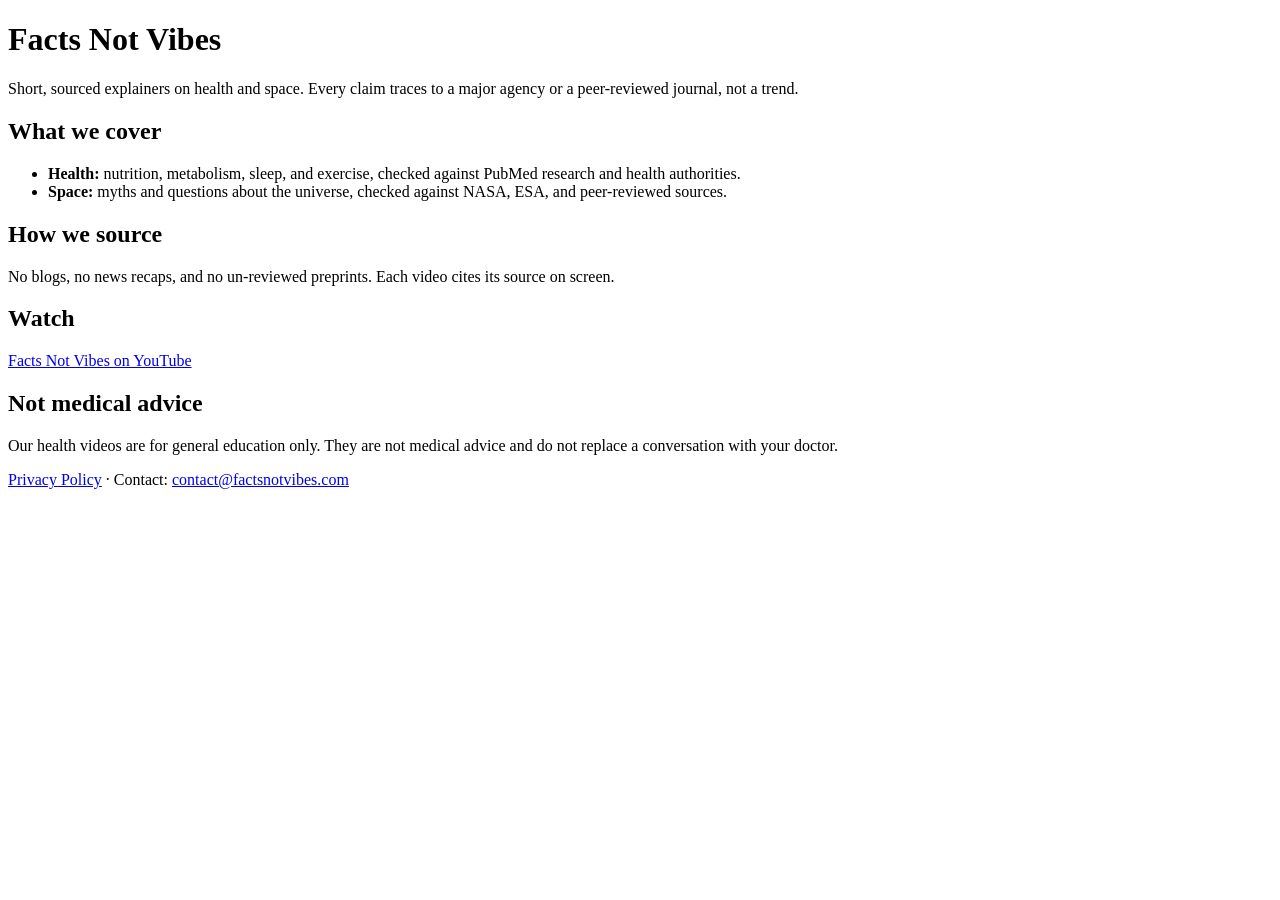
==== index.html @ b1a49be4 "Create index.html for Facts Not Vibes website This HTML file provides an overview of the 'Facts Not " ====
<!DOCTYPE html>
<html lang="en">
<head>
<meta charset="utf-8">
<meta name="viewport" content="width=device-width, initial-scale=1">
<title>Facts Not Vibes</title>
<meta name="description" content="Short, sourced explainers on health and space. Every claim traces to a major agency or a peer-reviewed journal.">
<link rel="stylesheet" href="style.css">
</head>
<body>
<main>
  <h1>Facts Not Vibes</h1>
  <p class="lead">Short, sourced explainers on health and space. Every claim traces to a major agency or a peer-reviewed journal, not a trend.</p>

  <h2>What we cover</h2>
  <ul>
    <li><strong>Health:</strong> nutrition, metabolism, sleep, and exercise, checked against PubMed research and health authorities.</li>
    <li><strong>Space:</strong> myths and questions about the universe, checked against NASA, ESA, and peer-reviewed sources.</li>
  </ul>

  <h2>How we source</h2>
  <p>No blogs, no news recaps, and no un-reviewed preprints. Each video cites its source on screen.</p>

  <h2>Watch</h2>
  <p><a href="https://www.youtube.com/@factsnotvibes">Facts Not Vibes on YouTube</a></p>

  <h2>Not medical advice</h2>
  <p>Our health videos are for general education only. They are not medical advice and do not replace a conversation with your doctor.</p>

  <footer>
    <a href="privacy.html">Privacy Policy</a> &middot; Contact: <a href="mailto:contact@factsnotvibes.com">contact@factsnotvibes.com</a>
  </footer>
</main>
</body>
</html>
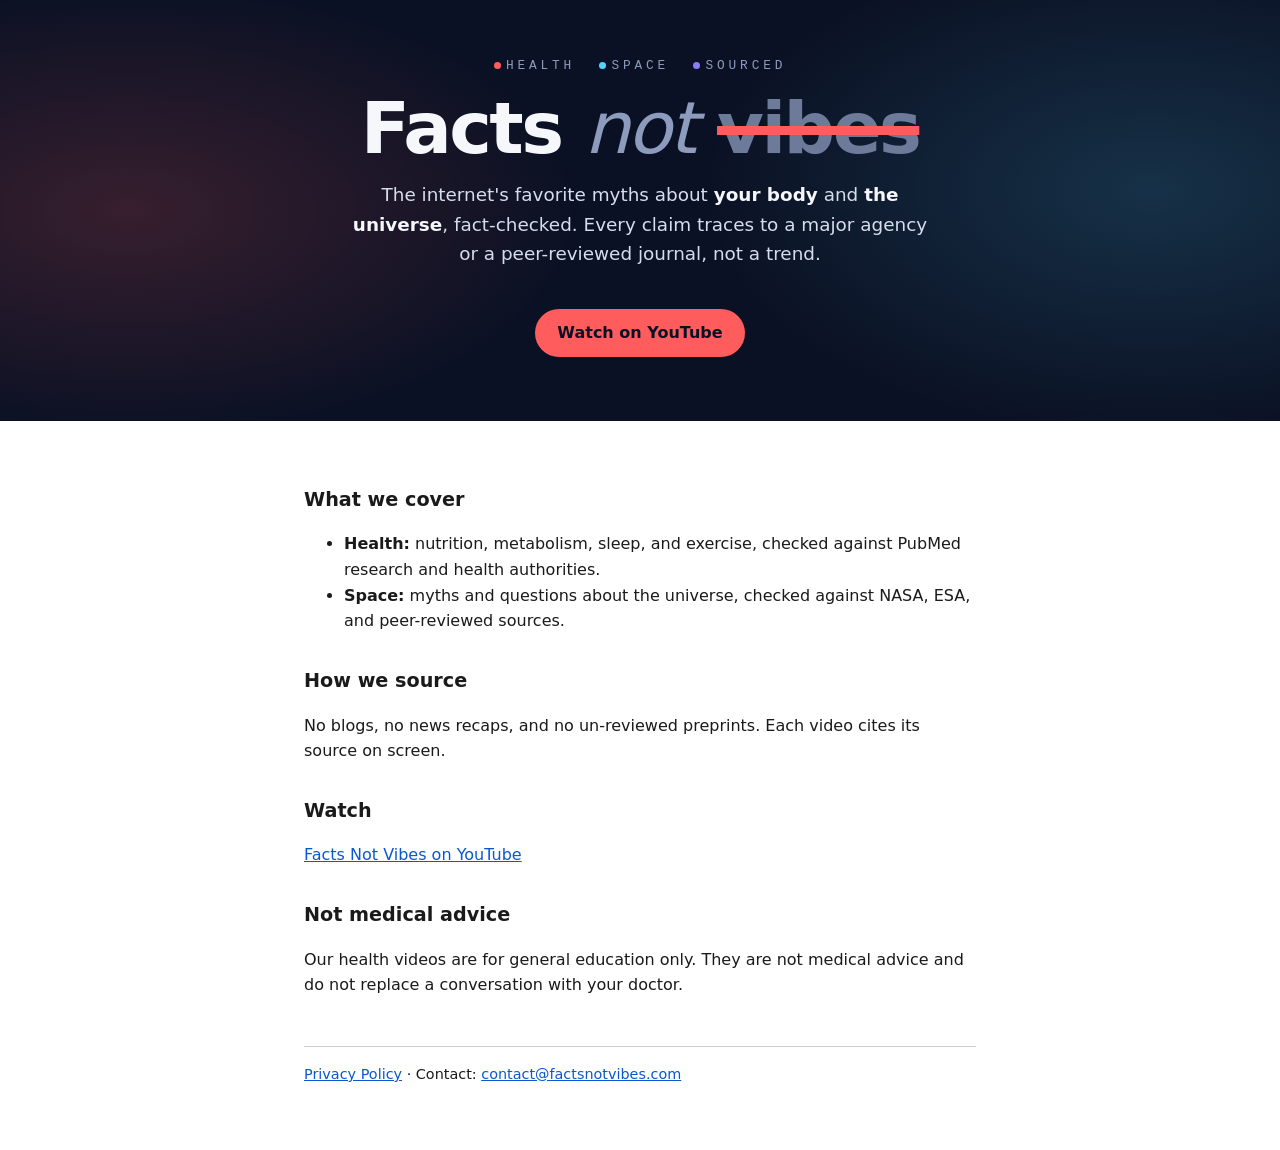
==== commit 4a39befb: "Add YouTube channel kit: banners, profile picture, and bio Two 2560x1440 banners (text kept in the m" ====
--- a/index.html
+++ b/index.html
@@ -8,10 +8,13 @@
 <link rel="stylesheet" href="style.css">
 </head>
 <body>
+<header class="hero">
+  <p class="eyebrow"><span class="dot health"></span>Health <span class="dot space"></span>Space <span class="dot sourced"></span>Sourced</p>
+  <h1 class="wordmark">Facts <span class="not">not</span> <s class="vibes">vibes</s></h1>
+  <p class="lead">The internet's favorite myths about <strong>your body</strong> and <strong>the universe</strong>, fact-checked. Every claim traces to a major agency or a peer-reviewed journal, not a trend.</p>
+  <p><a class="button" href="https://www.youtube.com/@factsnotvibes">Watch on YouTube</a></p>
+</header>
 <main>
-  <h1>Facts Not Vibes</h1>
-  <p class="lead">Short, sourced explainers on health and space. Every claim traces to a major agency or a peer-reviewed journal, not a trend.</p>
-
   <h2>What we cover</h2>
   <ul>
     <li><strong>Health:</strong> nutrition, metabolism, sleep, and exercise, checked against PubMed research and health authorities.</li>
--- a/style.css
+++ b/style.css
@@ -0,0 +1,34 @@
+:root { color-scheme: light dark; }
+body { margin: 0; font-family: system-ui, -apple-system, "Segoe UI", Roboto, sans-serif; line-height: 1.6; background: #ffffff; color: #1a1a1a; }
+main { max-width: 42rem; margin: 0 auto; padding: 2rem 1rem 4rem; }
+h1 { font-size: 2rem; margin: 0 0 0.5rem; }
+h2 { font-size: 1.2rem; margin: 2rem 0 0.5rem; }
+.lead { font-size: 1.15rem; }
+a { color: #0b57d0; }
+footer { margin-top: 3rem; padding-top: 1rem; border-top: 1px solid #ccc; font-size: 0.9rem; }
+@media (prefers-color-scheme: dark) {
+  body { background: #121212; color: #e8e8e8; }
+  a { color: #8ab4f8; }
+  footer { border-top-color: #333; }
+}
+
+/* Home page hero, matching the YouTube channel art */
+.hero {
+  background:
+    radial-gradient(40rem 20rem at 10% 50%, rgba(255, 93, 93, 0.18), transparent 70%),
+    radial-gradient(40rem 22rem at 90% 45%, rgba(79, 214, 255, 0.16), transparent 70%),
+    #0b1124;
+  color: #f5f7fb; text-align: center; padding: 3.5rem 1rem 3rem;
+}
+.hero .eyebrow { font-family: ui-monospace, "SF Mono", Menlo, Consolas, monospace; font-size: 0.8rem; letter-spacing: 0.3em; text-transform: uppercase; color: #8d9bbd; margin: 0; }
+.hero .dot { display: inline-block; width: 0.55em; height: 0.55em; border-radius: 50%; margin: 0 0.4em 0 1em; }
+.hero .dot.health { background: #ff5d5d; margin-left: 0; }
+.hero .dot.space { background: #4fd6ff; }
+.hero .dot.sourced { background: #8b7bff; }
+.wordmark { font-size: clamp(2.6rem, 11vw, 4.5rem); font-weight: 900; letter-spacing: -0.035em; line-height: 1; margin: 1rem 0; }
+.wordmark .not { font-weight: 300; font-style: italic; color: #8d9bbd; }
+.wordmark .vibes { color: #6e7a99; text-decoration: line-through; text-decoration-color: #ff5d5d; text-decoration-thickness: 0.12em; }
+.hero .lead { max-width: 36rem; margin: 0 auto; color: #d6ddee; }
+.hero strong { color: #f5f7fb; }
+.button { display: inline-block; margin-top: 1.5rem; padding: 0.7rem 1.4rem; border-radius: 999px; background: #ff5d5d; color: #0b1124; font-weight: 700; text-decoration: none; }
+.button:hover { background: #ff7a7a; }
